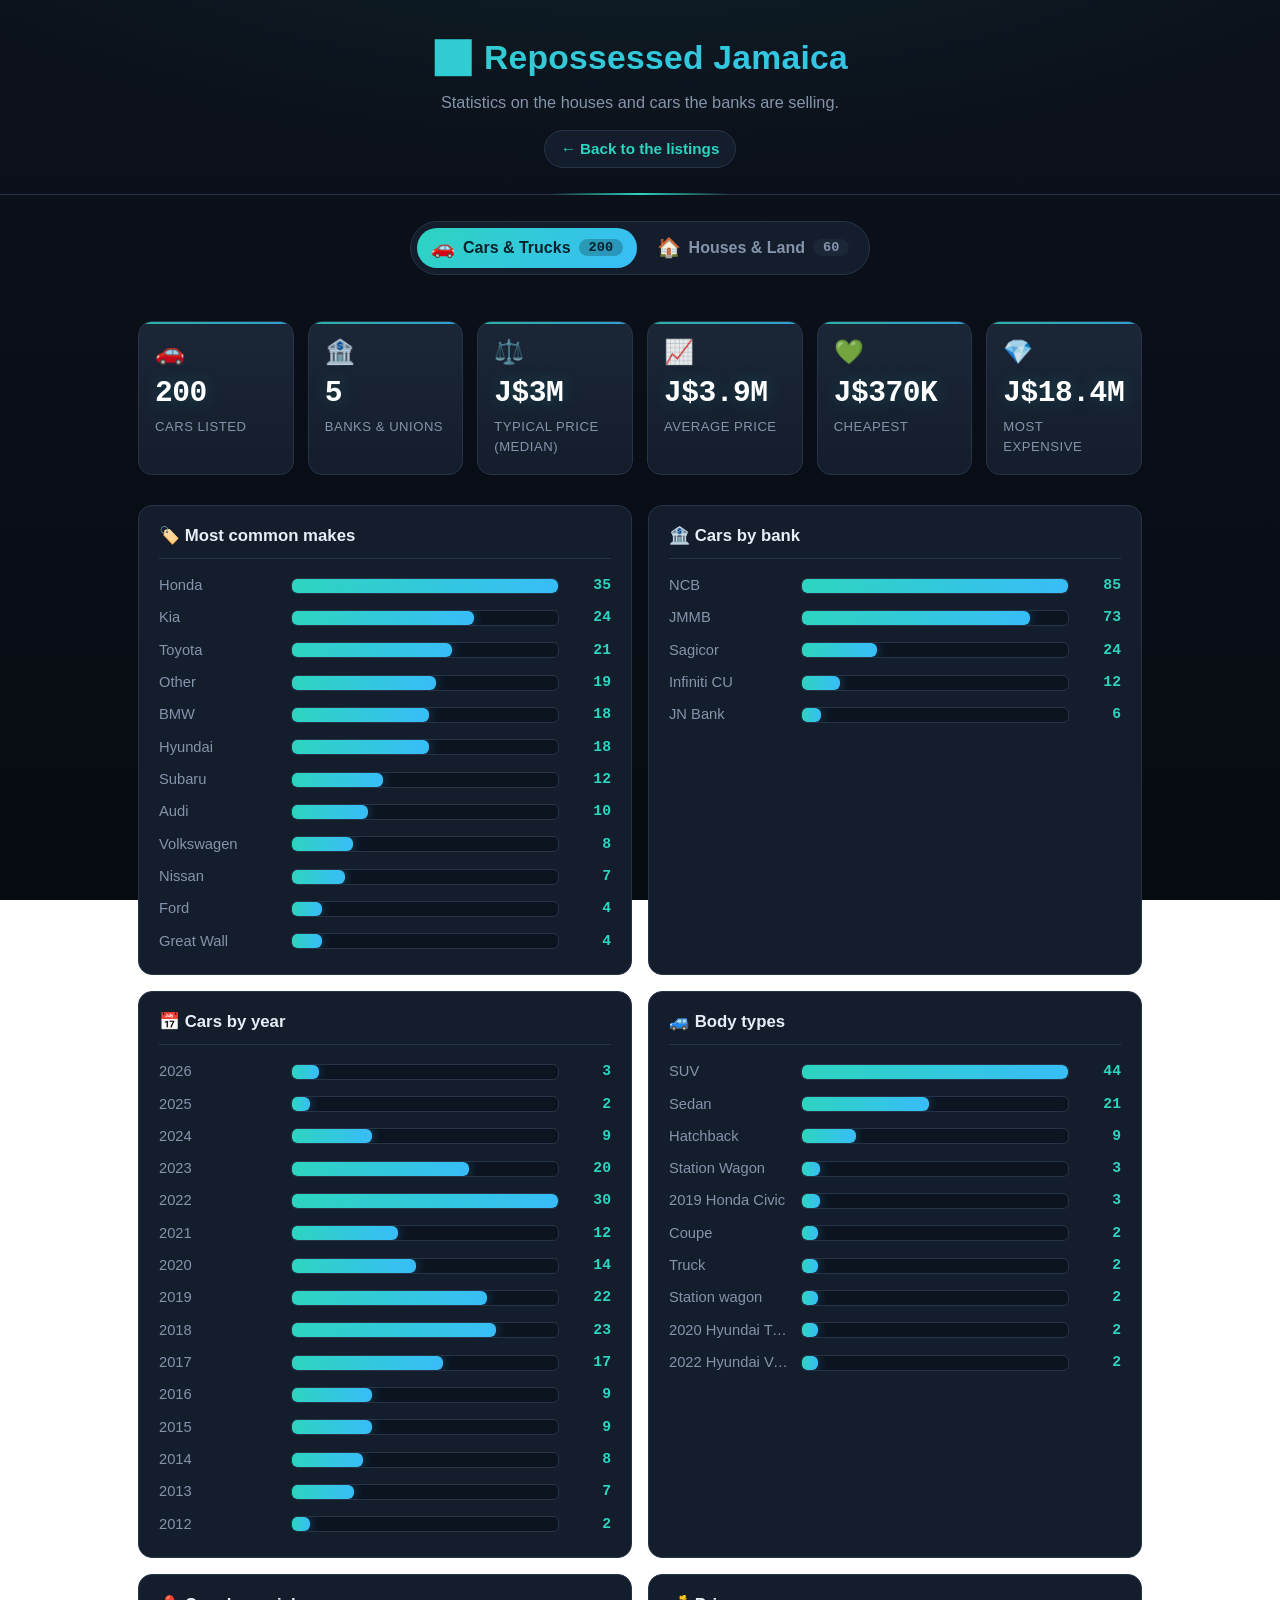
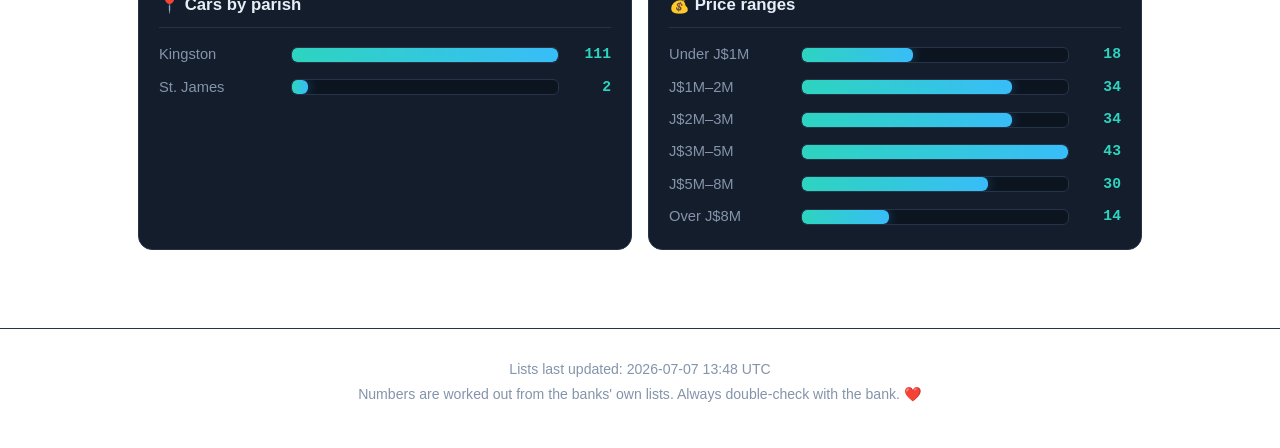
==== site/stats.html @ 1aa7a433 "Add statistics page, advanced filters, SEO and GA4 - New dark-themed statistics dashboard (stats.htm" ====
<!DOCTYPE html>
<html lang="en">
<head>
  <meta charset="UTF-8" />
  <meta name="viewport" content="width=device-width, initial-scale=1.0" />

  <!-- ============ SEO: page basics ============ -->
  <title>Statistics — Repossessed Cars &amp; Houses in Jamaica | Repossessed Jamaica</title>
  <meta name="description" content="Statistics on repossessed cars and properties for sale in Jamaica: typical prices, most common makes, listings by bank, by parish and by price range — from NCB, JMMB, Sagicor, JN Bank and more." />
  <meta name="keywords" content="repossessed cars Jamaica statistics, repossessed property prices Jamaica, car prices Jamaica, bank auction stats Jamaica" />
  <meta name="author" content="Repossessed Jamaica" />
  <meta name="robots" content="index, follow" />
  <meta name="theme-color" content="#0c111b" />
  <link rel="canonical" href="https://repodealsja.com/stats.html" />

  <!-- ============ Open Graph ============ -->
  <meta property="og:type" content="website" />
  <meta property="og:site_name" content="Repossessed Jamaica" />
  <meta property="og:title" content="Statistics — Repossessed Cars &amp; Houses in Jamaica" />
  <meta property="og:description" content="Prices, makes, banks and parishes at a glance for repossessed cars and property in Jamaica." />
  <meta property="og:url" content="https://repodealsja.com/stats.html" />
  <meta property="og:image" content="https://repodealsja.com/og-image.png" />
  <meta property="og:locale" content="en_JM" />

  <!-- ============ Twitter / X card ============ -->
  <meta name="twitter:card" content="summary_large_image" />
  <meta name="twitter:title" content="Statistics — Repossessed Cars &amp; Houses in Jamaica" />
  <meta name="twitter:description" content="Prices, makes, banks and parishes at a glance for repossessed cars and property in Jamaica." />
  <meta name="twitter:image" content="https://repodealsja.com/og-image.png" />

  <link rel="stylesheet" href="stats.css" />
  <link rel="preconnect" href="https://fonts.googleapis.com" />

  <!-- ============ Google tag (gtag.js) — GA4 ============ -->
  <script async src="https://www.googletagmanager.com/gtag/js?id=G-WNVDQKQ516"></script>
  <script>
    window.dataLayer = window.dataLayer || [];
    function gtag(){ dataLayer.push(arguments); }
    gtag('js', new Date());
    gtag('config', 'G-WNVDQKQ516');
  </script>
</head>
<body>

  <!-- ======================= TOP ======================= -->
  <header class="topbar">
    <h1>📊 Repossessed Jamaica</h1>
    <p class="subtitle">Statistics on the houses and cars the banks are selling.</p>
    <a class="topbar-link" href="index.html">← Back to the listings</a>
  </header>

  <!-- Little note that shows when we are still using pretend data -->
  <div id="exampleBanner" class="banner hidden">
    👋 This is <b>example</b> data. Run the little program (see README) to load the real lists.
  </div>

  <!-- ======================= TWO BIG BUTTONS ======================= -->
  <nav class="bigtabs">
    <button class="tab tab-active" data-view="vehicles" id="tabVehicles">
      <span class="tab-emoji">🚗</span>
      <span class="tab-label">Cars &amp; Trucks</span>
      <span class="tab-count" id="countVehicles">0</span>
    </button>
    <button class="tab" data-view="properties" id="tabProps">
      <span class="tab-emoji">🏠</span>
      <span class="tab-label">Houses &amp; Land</span>
      <span class="tab-count" id="countProps">0</span>
    </button>
  </nav>

  <!-- ======================= STATS ======================= -->
  <main class="stats-main">
    <!-- Big summary numbers -->
    <section id="summary" class="stat-cards"></section>

    <!-- Charts -->
    <section id="charts" class="stat-charts"></section>

    <p id="emptyMsg" class="empty hidden">No data to chart yet. Run the program to load the lists. 🙂</p>
  </main>

  <footer class="foot">
    <p id="generated"></p>
    <p>Numbers are worked out from the banks' own lists. Always double-check with the bank. ❤️</p>
  </footer>

  <!-- Example data (used only until you run the program). -->
  <script src="example-data.js"></script>
  <!-- The real data. After you run the program, data/data.js fills window.REPO_DATA. -->
  <script src="data/data.js" onerror="void 0"></script>
  <script src="stats.js"></script>
</body>
</html>
---- site/stats.css ----
/* ================================================================
   stats.css — a dark "analytics dashboard" look, deliberately
   different from the bright, playful main listings page.
   Deep navy panels, teal data bars, glowing tabular numbers.
   ================================================================ */

:root {
  --bg:      #0c111b;   /* page background          */
  --bg2:     #070b12;   /* darker edge for gradient */
  --panel:   #141d2b;   /* card / panel surface     */
  --panel2:  #1b2637;   /* raised surface           */
  --line:    #26344a;   /* hairline borders         */
  --text:    #e7eef7;   /* main text                */
  --muted:   #8494ab;   /* secondary text           */
  --teal:    #2dd4bf;   /* primary accent           */
  --sky:     #38bdf8;   /* secondary accent         */
  --gold:    #f5c518;   /* a small nod to home       */
  --radius:  14px;
  --mono: "SFMono-Regular", "JetBrains Mono", "Roboto Mono", Menlo, Consolas, monospace;
}

* { box-sizing: border-box; }

body {
  margin: 0;
  font-family: "Inter", "Segoe UI", Roboto, "Helvetica Neue", Arial, sans-serif;
  background:
    radial-gradient(1200px 500px at 50% -180px, rgba(45, 212, 191, 0.10), transparent 70%),
    linear-gradient(180deg, var(--bg), var(--bg2));
  background-attachment: fixed;
  color: var(--text);
  font-size: 17px;
  line-height: 1.45;
  min-height: 100vh;
}

/* ---------- Top bar ---------- */
.topbar {
  text-align: center;
  padding: 34px 16px 26px;
  border-bottom: 1px solid var(--line);
  position: relative;
}
.topbar::after {   /* thin accent underline instead of the gold slab */
  content: "";
  position: absolute;
  left: 50%; bottom: -1px;
  width: 180px; height: 2px;
  transform: translateX(-50%);
  background: linear-gradient(90deg, transparent, var(--teal), transparent);
}
.topbar h1 {
  margin: 0;
  font-size: 2.1rem;
  font-weight: 800;
  letter-spacing: .3px;
  background: linear-gradient(90deg, var(--teal), var(--sky));
  -webkit-background-clip: text;
  background-clip: text;
  color: transparent;
}
.subtitle {
  margin: 8px 0 0;
  font-size: 1.02rem;
  color: var(--muted);
}
.topbar-link {
  display: inline-block;
  margin-top: 16px;
  color: var(--teal);
  border: 1px solid var(--line);
  background: var(--panel);
  font-weight: 600;
  font-size: .95rem;
  text-decoration: none;
  padding: 7px 16px;
  border-radius: 999px;
  transition: border-color .15s ease, color .15s ease;
}
.topbar-link:hover { border-color: var(--teal); color: var(--sky); }

/* ---------- Example banner ---------- */
.banner {
  background: rgba(245, 197, 24, 0.12);
  border-bottom: 1px solid rgba(245, 197, 24, 0.4);
  color: var(--gold);
  text-align: center;
  padding: 11px 16px;
  font-size: .98rem;
}

/* ---------- View toggle (segmented control) ---------- */
.bigtabs {
  display: flex;
  gap: 6px;
  max-width: 460px;
  margin: 26px auto 4px;
  padding: 6px;
  background: var(--panel);
  border: 1px solid var(--line);
  border-radius: 999px;
}
.tab {
  flex: 1;
  cursor: pointer;
  border: none;
  background: transparent;
  color: var(--muted);
  border-radius: 999px;
  padding: 10px 8px;
  display: flex;
  align-items: center;
  justify-content: center;
  gap: 8px;
  font-size: 1rem;
  transition: background .15s ease, color .15s ease;
}
.tab:hover { color: var(--text); }
.tab-active {
  background: linear-gradient(135deg, var(--teal), var(--sky));
  color: #06222b;
  font-weight: 700;
}
.tab-emoji { font-size: 1.2rem; line-height: 1; }
.tab-label { font-weight: 600; }
.tab-count {
  background: rgba(0, 0, 0, 0.22);
  border-radius: 999px;
  padding: 1px 10px;
  font-size: .85rem;
  font-weight: 700;
  font-family: var(--mono);
}
.tab:not(.tab-active) .tab-count {
  background: var(--panel2);
  color: var(--muted);
}

/* ---------- Layout ---------- */
.stats-main {
  max-width: 1040px;
  margin: 0 auto;
  padding: 18px 18px 48px;
}

/* ---------- Big summary numbers ---------- */
.stat-cards {
  display: grid;
  grid-template-columns: repeat(auto-fit, minmax(150px, 1fr));
  gap: 14px;
  margin: 24px 0 30px;
}
.stat-card {
  position: relative;
  background: linear-gradient(180deg, var(--panel2), var(--panel));
  border: 1px solid var(--line);
  border-radius: var(--radius);
  padding: 18px 16px;
  overflow: hidden;
}
.stat-card::before {   /* top accent line */
  content: "";
  position: absolute;
  top: 0; left: 0; right: 0; height: 2px;
  background: linear-gradient(90deg, var(--teal), var(--sky));
  opacity: .8;
}
.stat-emoji { font-size: 1.5rem; line-height: 1; opacity: .9; }
.stat-value {
  font-family: var(--mono);
  font-size: 1.85rem;
  font-weight: 700;
  letter-spacing: -.5px;
  color: #fff;
  margin: 8px 0 3px;
  word-break: break-word;
  text-shadow: 0 0 18px rgba(45, 212, 191, 0.25);
}
.stat-label {
  font-size: .82rem;
  color: var(--muted);
  text-transform: uppercase;
  letter-spacing: .5px;
}

/* ---------- Charts ---------- */
.stat-charts {
  display: grid;
  grid-template-columns: repeat(auto-fit, minmax(330px, 1fr));
  gap: 16px;
}
.chart-block {
  background: var(--panel);
  border: 1px solid var(--line);
  border-radius: var(--radius);
  padding: 18px 20px 22px;
}
.chart-title {
  margin: 0 0 16px;
  font-size: 1.05rem;
  font-weight: 700;
  color: var(--text);
  padding-bottom: 10px;
  border-bottom: 1px solid var(--line);
}
.chart-empty { color: var(--muted); font-size: .92rem; margin: 6px 0; }

.bars { display: flex; flex-direction: column; gap: 11px; }
.bar-row {
  display: grid;
  grid-template-columns: 120px 1fr auto;
  align-items: center;
  gap: 12px;
}
.bar-label {
  font-size: .92rem;
  font-weight: 500;
  color: var(--muted);
  overflow: hidden;
  text-overflow: ellipsis;
  white-space: nowrap;
}
.bar-track {
  background: #0c1420;
  border: 1px solid var(--line);
  border-radius: 6px;
  height: 16px;
  overflow: hidden;
}
.bar-fill {
  height: 100%;
  border-radius: 5px 6px 6px 5px;
  background: linear-gradient(90deg, var(--teal), var(--sky));
  box-shadow: 0 0 12px rgba(56, 189, 248, 0.35);
  transition: width .4s cubic-bezier(.2, .8, .2, 1);
}
.bar-count {
  font-family: var(--mono);
  font-weight: 700;
  font-size: .92rem;
  color: var(--teal);
  min-width: 40px;
  text-align: right;
}

/* ---------- Footer ---------- */
.foot {
  text-align: center;
  color: var(--muted);
  font-size: .88rem;
  padding: 26px 16px 40px;
  border-top: 1px solid var(--line);
  margin-top: 30px;
}
.foot p { margin: 4px 0; }

.empty {
  text-align: center;
  color: var(--muted);
  padding: 30px 16px;
}
.hidden { display: none; }

@media (max-width: 520px) {
  .topbar h1 { font-size: 1.7rem; }
  .bar-row { grid-template-columns: 88px 1fr auto; }
  .bar-label { font-size: .82rem; }
  .stat-value { font-size: 1.5rem; }
  .tab-label { display: none; }   /* icons + counts only on small screens */
}
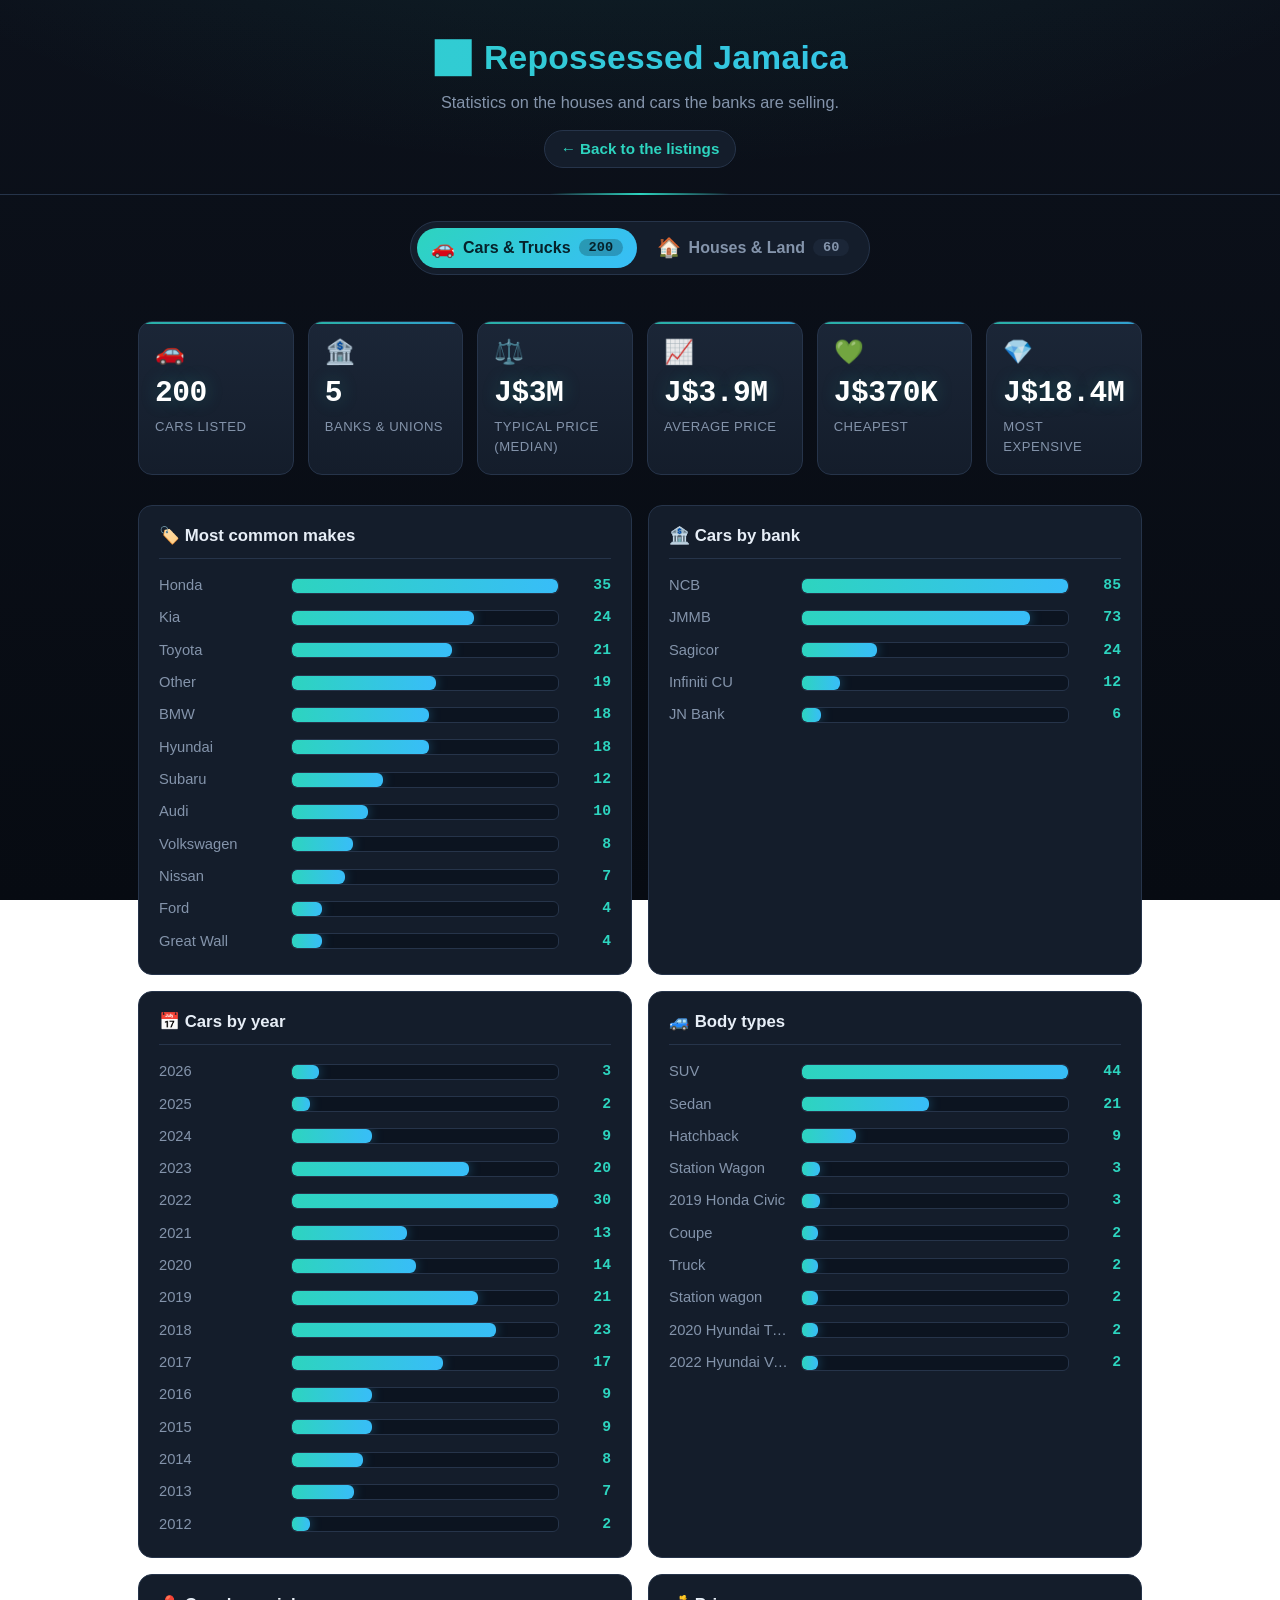
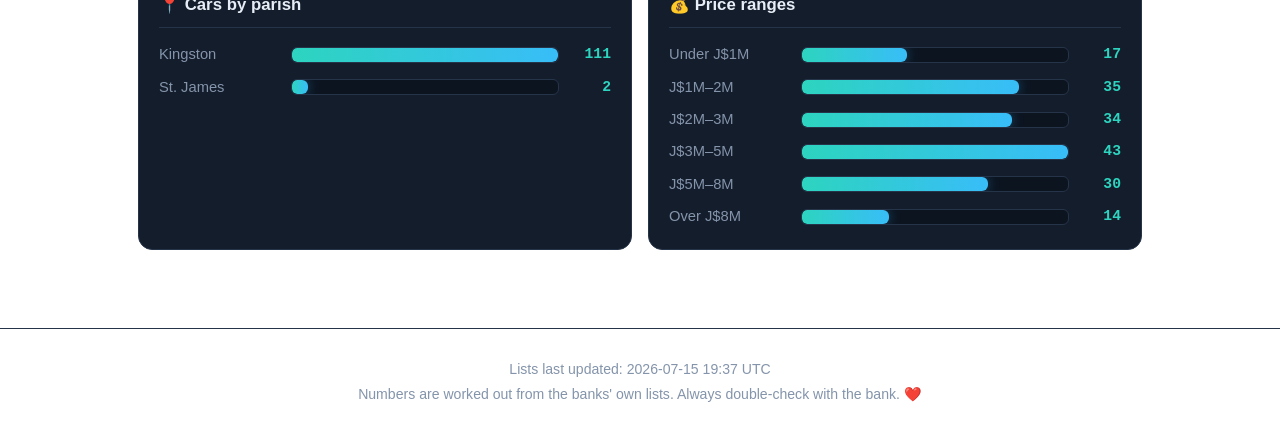
==== commit f9dda5aa: "Add Google AdSense with in-feed ad units - Load the AdSense loader script in the <head> of all pages" ====
--- a/site/stats.html
+++ b/site/stats.html
@@ -12,6 +12,12 @@
   <meta name="robots" content="index, follow" />
   <meta name="theme-color" content="#0c111b" />
   <link rel="canonical" href="https://repodealsja.com/stats.html" />
+
+  <!-- ============ Icons & PWA manifest ============ -->
+  <link rel="icon" href="/favicon.ico" sizes="any" />
+  <link rel="icon" href="/favicon.svg" type="image/svg+xml" />
+  <link rel="apple-touch-icon" href="/apple-touch-icon.png" />
+  <link rel="manifest" href="/site.webmanifest" />
 
   <!-- ============ Open Graph ============ -->
   <meta property="og:type" content="website" />
@@ -29,7 +35,18 @@
   <meta name="twitter:image" content="https://repodealsja.com/og-image.png" />
 
   <link rel="stylesheet" href="stats.css" />
-  <link rel="preconnect" href="https://fonts.googleapis.com" />
+
+  <!-- ============ Structured data ============ -->
+  <script type="application/ld+json">
+  {
+    "@context": "https://schema.org",
+    "@type": "BreadcrumbList",
+    "itemListElement": [
+      { "@type": "ListItem", "position": 1, "name": "Home", "item": "https://repodealsja.com/" },
+      { "@type": "ListItem", "position": 2, "name": "Statistics", "item": "https://repodealsja.com/stats.html" }
+    ]
+  }
+  </script>
 
   <!-- ============ Google tag (gtag.js) — GA4 ============ -->
   <script async src="https://www.googletagmanager.com/gtag/js?id=G-WNVDQKQ516"></script>
@@ -39,6 +56,10 @@
     gtag('js', new Date());
     gtag('config', 'G-WNVDQKQ516');
   </script>
+
+  <!-- ============ Google AdSense ============ -->
+  <script async src="https://pagead2.googlesyndication.com/pagead/js/adsbygoogle.js?client=ca-pub-9430876049469822"
+     crossorigin="anonymous"></script>
 </head>
 <body>
 
